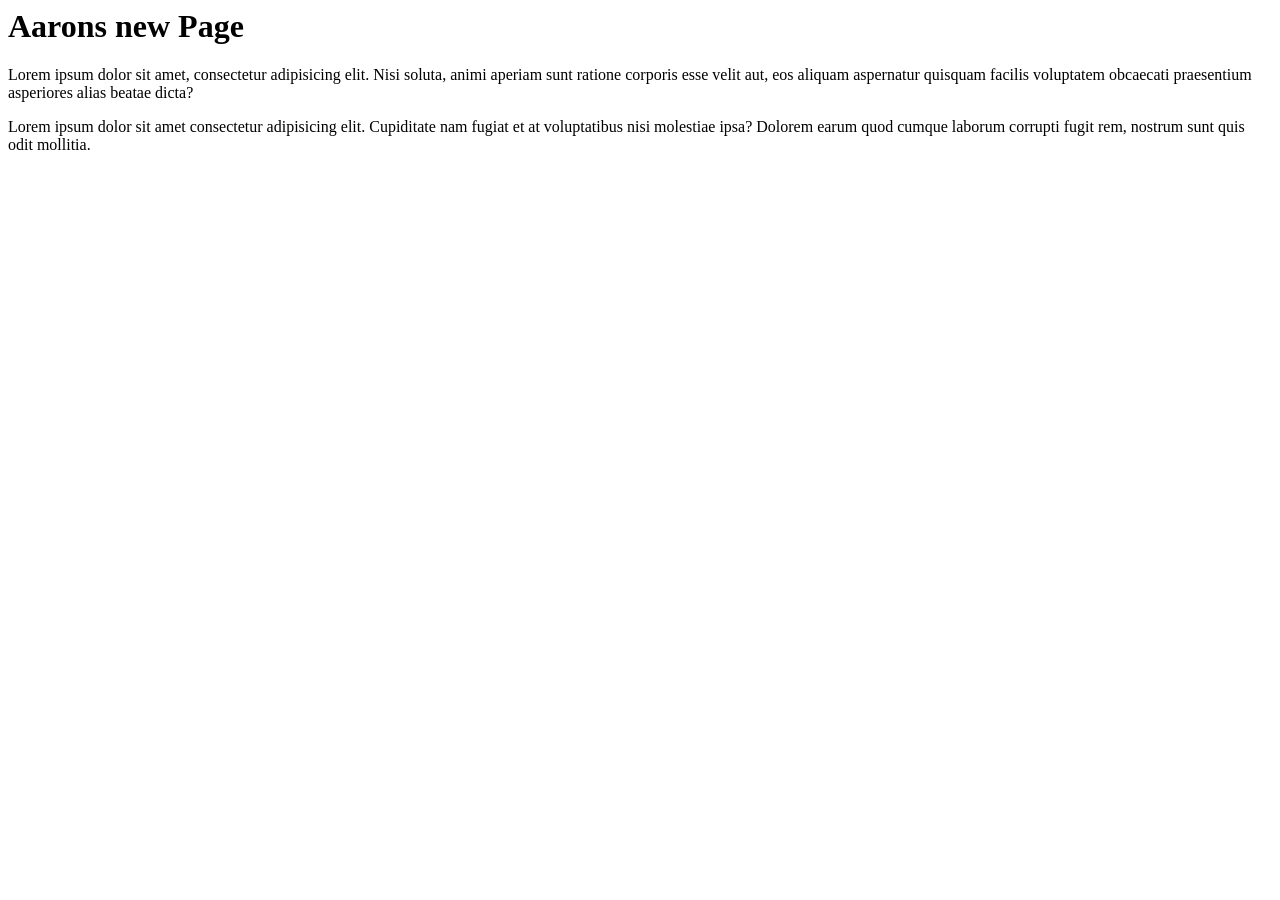
==== index.html @ 779c4ee9 "initialcommit" ====
<html lang="en">
<head>
    <meta charset="UTF-8">
    <meta name="viewport" content="width=device-width, initial-scale=1.0">
    <title>Aaron's page</title>
</head>
<body>
    <h1>Aarons new Page</h1>
        <p>Lorem ipsum dolor sit amet, consectetur adipisicing elit. Nisi soluta, animi aperiam sunt ratione corporis esse velit aut, eos aliquam aspernatur quisquam facilis voluptatem obcaecati praesentium asperiores alias beatae dicta?</p>
        <p>Lorem ipsum dolor sit amet consectetur adipisicing elit. Cupiditate nam fugiat et at voluptatibus nisi molestiae ipsa? Dolorem earum quod cumque laborum corrupti fugit rem, nostrum sunt quis odit mollitia.</p>

</body>
</html>
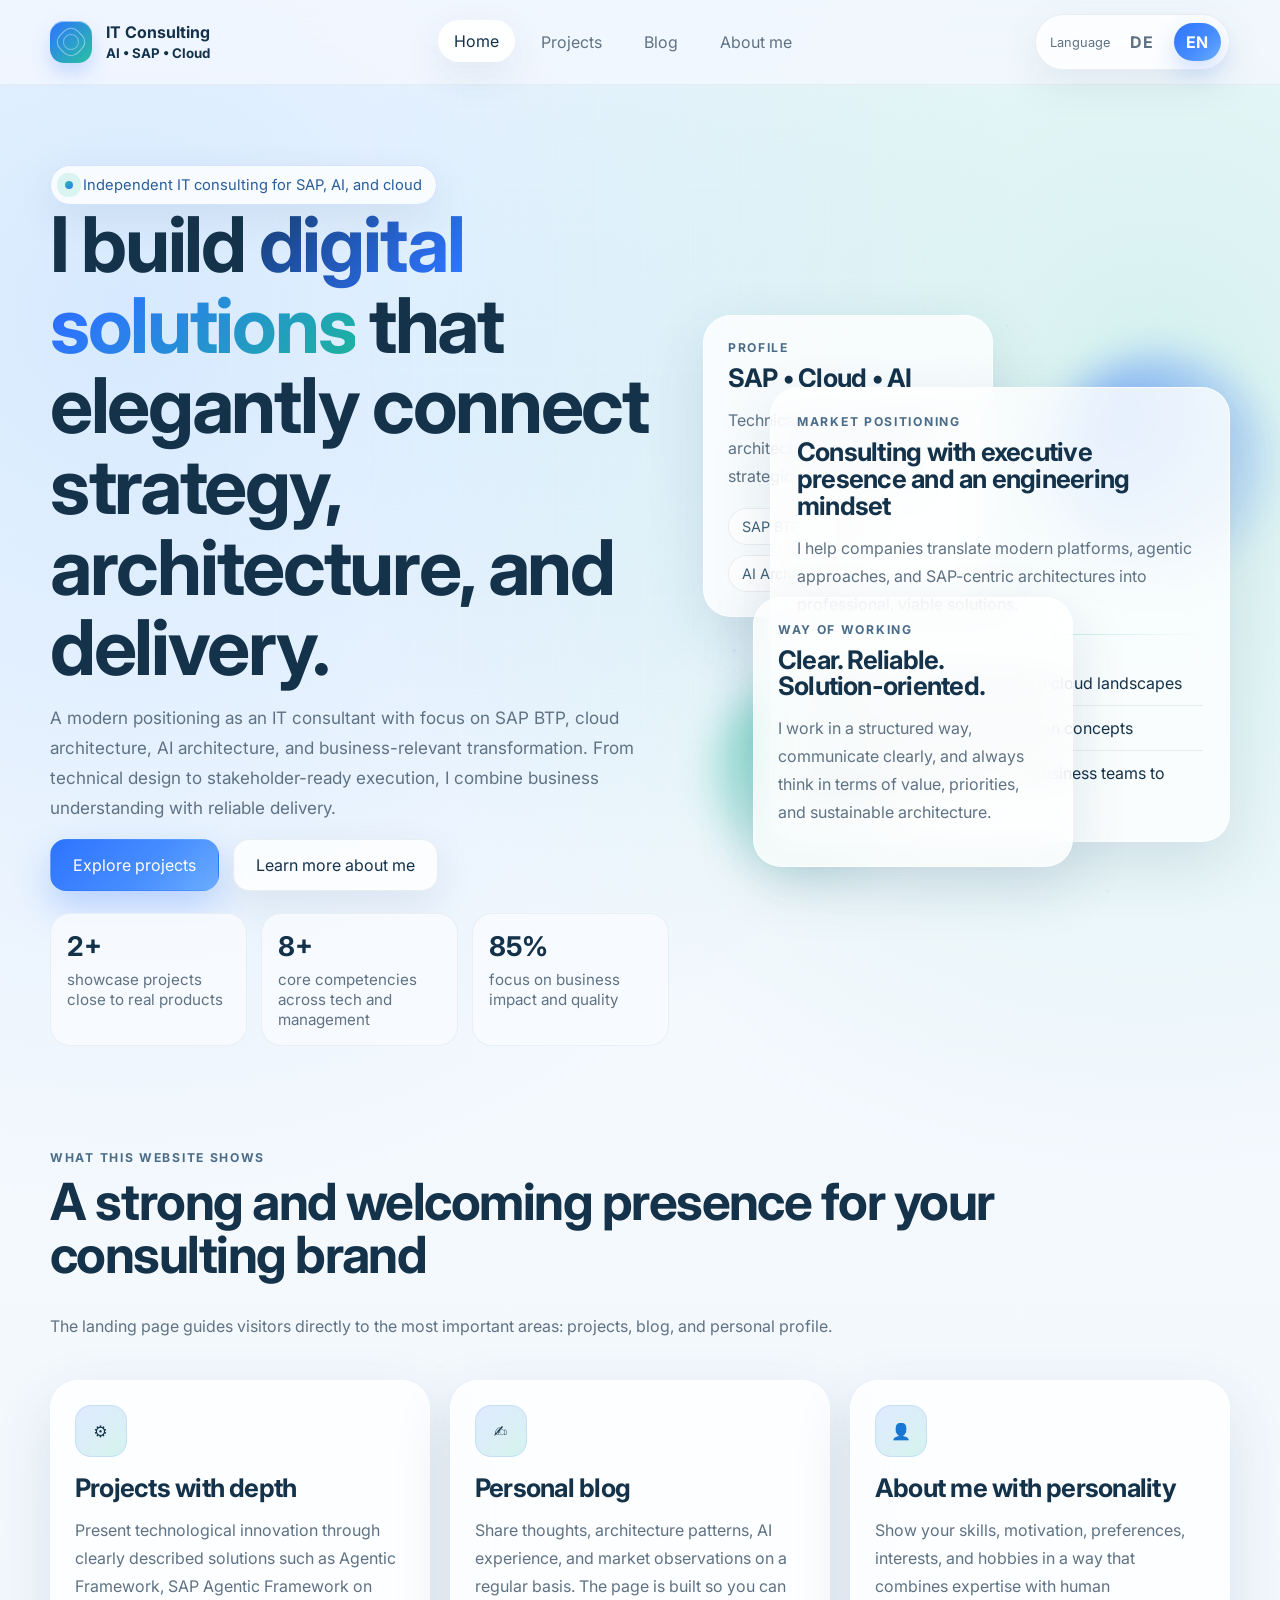
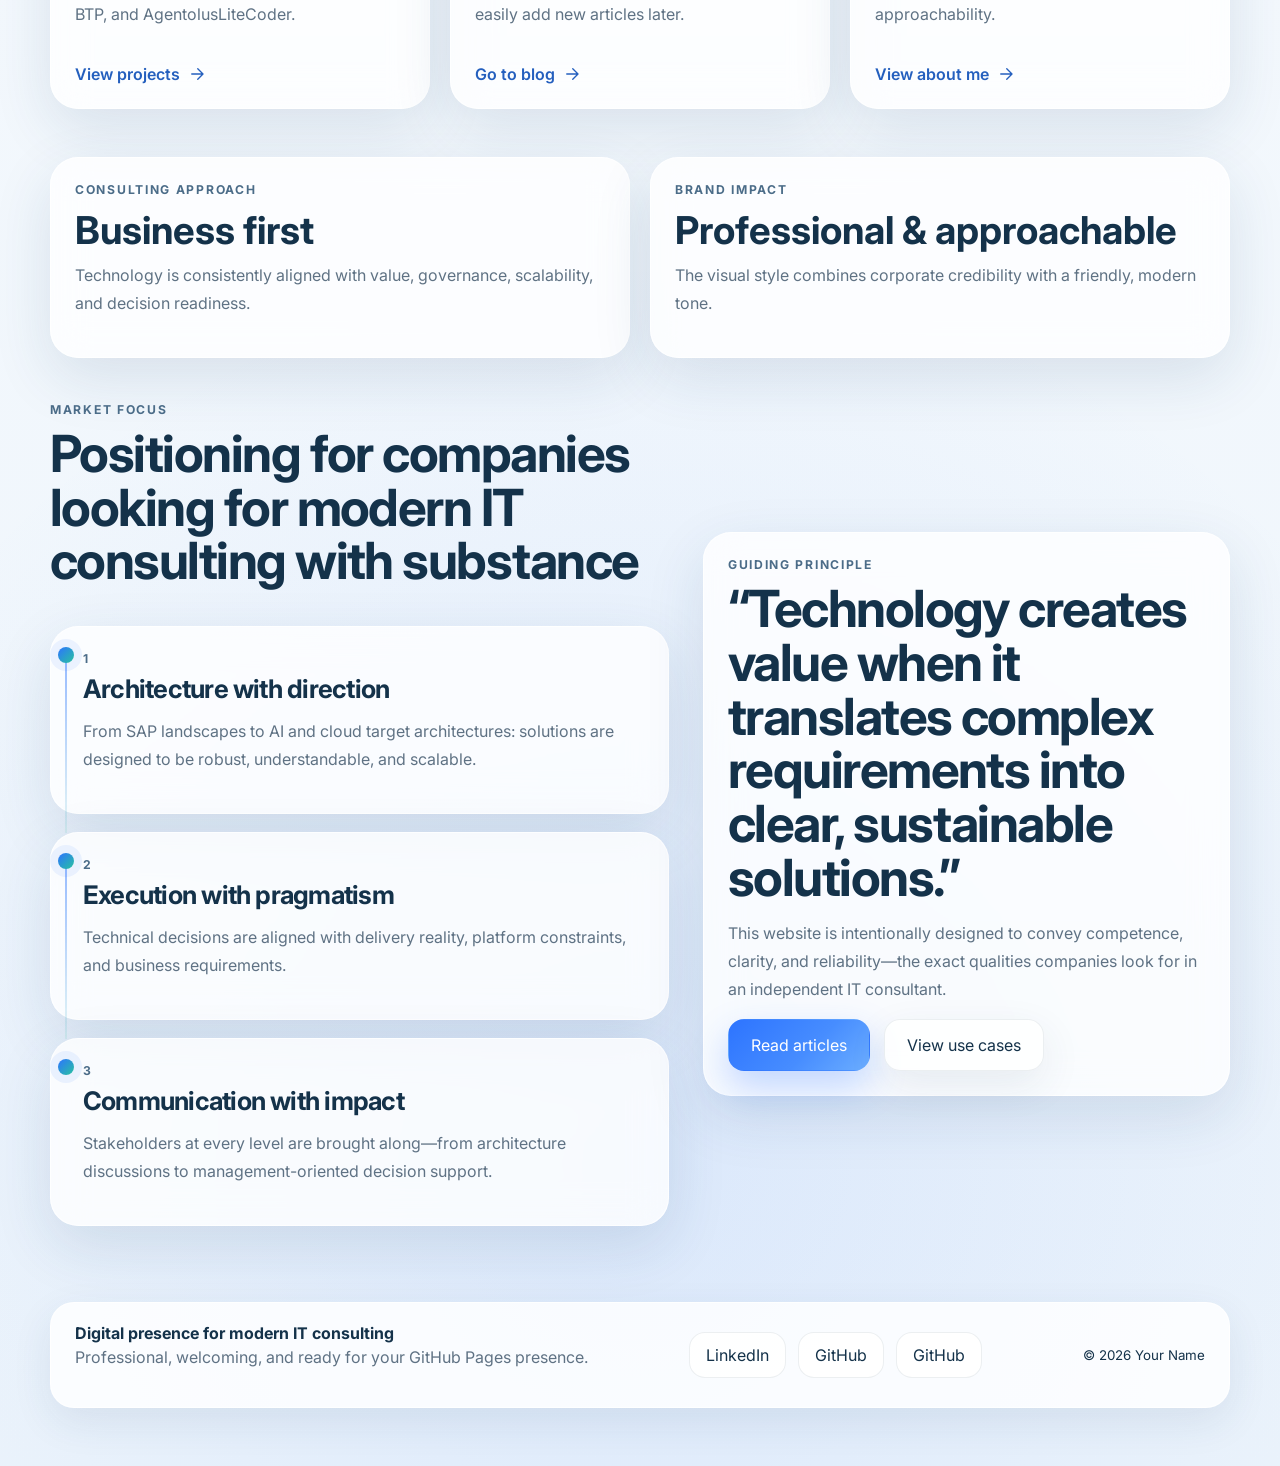
==== commit 21f26190: "init" ====
--- a/index.html
+++ b/index.html
@@ -1,13 +1,220 @@
-<html lang="en">
+<!DOCTYPE html>
+<html lang="de">
 <head>
-    <meta charset="UTF-8">
-    <meta name="viewport" content="width=device-width, initial-scale=1.0">
-    <title>Aaron's page</title>
+  <meta charset="UTF-8" />
+  <meta name="viewport" content="width=device-width, initial-scale=1.0" />
+  <title>IT-Beratung | AI, SAP & Cloud Architecture</title>
+  <meta name="description" content="Professionelle Landing Page für die Positionierung als selbstständiger IT-Berater mit Fokus auf SAP, Cloud, AI Architecture und Business Transformation." />
+  <link rel="preconnect" href="https://fonts.googleapis.com">
+  <link rel="preconnect" href="https://fonts.gstatic.com" crossorigin>
+  <link href="https://fonts.googleapis.com/css2?family=Inter:wght@400;500;600;700;800&display=swap" rel="stylesheet">
+  <link rel="stylesheet" href="styles.css" />
 </head>
 <body>
-    <h1>Aarons new Page</h1>
-        <p>Lorem ipsum dolor sit amet, consectetur adipisicing elit. Nisi soluta, animi aperiam sunt ratione corporis esse velit aut, eos aliquam aspernatur quisquam facilis voluptatem obcaecati praesentium asperiores alias beatae dicta?</p>
-        <p>Lorem ipsum dolor sit amet consectetur adipisicing elit. Cupiditate nam fugiat et at voluptatibus nisi molestiae ipsa? Dolorem earum quod cumque laborum corrupti fugit rem, nostrum sunt quis odit mollitia.</p>
-
+  <header class="site-header">
+    <div class="container navbar">
+      <a class="brand" href="index.html">
+        <span class="brand-mark"></span>
+        <span>
+          <strong>IT Consulting</strong><br>
+          <small>AI • SAP • Cloud</small>
+        </span>
+      </a>
+
+      <nav class="nav-links" data-nav-links>
+        <a class="active" href="index.html">Start</a>
+        <a href="projects.html">Projekte</a>
+        <a href="blog.html">Blog</a>
+        <a href="about.html">Über mich</a>
+      </nav>
+
+      <button class="nav-toggle" aria-label="Menü öffnen" aria-expanded="false" data-nav-toggle>
+        ☰
+      </button>
+    </div>
+  </header>
+
+  <main>
+    <section class="hero">
+      <div class="container hero-grid">
+        <div class="hero-copy">
+          <div class="kicker reveal" style="--delay: 60ms">
+            <span class="kicker-dot"></span>
+            Selbstständige IT-Beratung für SAP, AI und Cloud
+          </div>
+          <h1 class="reveal" style="--delay: 120ms">
+            Ich entwickle <span class="gradient-text">digitale Lösungen</span>, die Strategie, Architektur und Umsetzung elegant verbinden.
+          </h1>
+          <p class="reveal" style="--delay: 180ms">
+            Positionierung als moderner IT-Berater mit Fokus auf SAP BTP, Cloud Architecture, AI Architecture und geschäftsrelevante Transformation. Von der technischen Konzeption bis zur stakeholdergerechten Umsetzung verbinde ich Business-Verständnis mit belastbarer Delivery.
+          </p>
+          <div class="cta-row reveal" style="--delay: 240ms">
+            <a class="btn btn-primary" href="projects.html">Projekte entdecken</a>
+            <a class="btn btn-secondary" href="about.html">Mehr über mich</a>
+          </div>
+          <div class="metrics reveal" style="--delay: 280ms">
+            <div class="metric">
+              <strong data-counter="3" data-suffix="+">0+</strong>
+              <span>produktnahe Showcase-Projekte</span>
+            </div>
+            <div class="metric">
+              <strong data-counter="10" data-suffix="+">0+</strong>
+              <span>Kernkompetenzen aus Tech & Management</span>
+            </div>
+            <div class="metric">
+              <strong data-counter="100" data-suffix="%">0%</strong>
+              <span>Fokus auf Business Impact & Qualität</span>
+            </div>
+          </div>
+        </div>
+
+        <div class="hero-visual reveal" style="--delay: 200ms">
+          <canvas class="particle-canvas" data-particles></canvas>
+          <div class="orb orb-one"></div>
+          <div class="orb orb-two"></div>
+
+          <article class="hero-card hero-side-card card-float">
+            <div class="eyebrow">Kompetenzprofil</div>
+            <h3>SAP • Cloud • AI</h3>
+            <p>Technische Tiefe kombiniert mit Architekturdenken und strategischer Kommunikation.</p>
+            <div class="tags">
+              <span class="tag">SAP BTP</span>
+              <span class="tag">BAS</span>
+              <span class="tag">AI Architecture</span>
+            </div>
+          </article>
+
+          <article class="hero-card hero-main-card card-float card-float-delay">
+            <div class="eyebrow">Positionierung am Markt</div>
+            <h3>Beratung mit Executive-Wirkung und Engineering-Mindset</h3>
+            <p>Ich unterstütze Unternehmen dabei, moderne Plattformen, Agentic-Ansätze und SAP-nahe Architekturen professionell in tragfähige Lösungen zu übersetzen.</p>
+            <div class="accent-line"></div>
+            <ul class="list-clean">
+              <li>Architektur für skalierbare SAP- und Cloud-Landschaften</li>
+              <li>Umsetzungsstarke AI- und Automatisierungskonzepte</li>
+              <li>Stakeholder-Management vom Fachbereich bis Management</li>
+            </ul>
+          </article>
+
+          <article class="hero-card hero-bottom-card card-float card-float-delay-2">
+            <div class="eyebrow">Arbeitsweise</div>
+            <h3>Klar. Verlässlich. Lösungsorientiert.</h3>
+            <p>Ich arbeite strukturiert, kommuniziere verständlich und denke stets in Mehrwert, Prioritäten und nachhaltiger Architektur.</p>
+          </article>
+        </div>
+      </div>
+    </section>
+
+    <section>
+      <div class="container">
+        <div class="section-head reveal">
+          <div>
+            <div class="eyebrow">Was diese Website zeigt</div>
+            <h2>Ein starker, einladender Auftritt für deine Beratungsmarke</h2>
+          </div>
+          <p>Die Landing Page führt gezielt in die wichtigsten Bereiche: Projekte, Blog und persönliches Profil.</p>
+        </div>
+
+        <div class="grid-3">
+          <article class="card reveal">
+            <div class="icon-badge">⚙️</div>
+            <h3>Projekte mit Tiefgang</h3>
+            <p>Präsentiere technologische Innovationskraft mit klar beschriebenen Lösungen wie Agentic Framework, SAP Agentic Framework auf BTP und AgentolusLiteCoder.</p>
+            <a class="card-link" href="projects.html">Zu den Projekten
+              <svg width="18" height="18" viewBox="0 0 24 24" fill="none"><path d="M5 12h14M13 5l7 7-7 7" stroke="currentColor" stroke-width="1.8" stroke-linecap="round" stroke-linejoin="round"/></svg>
+            </a>
+          </article>
+          <article class="card reveal">
+            <div class="icon-badge">✍️</div>
+            <h3>Persönlicher Blog</h3>
+            <p>Teile regelmäßig Gedanken, Architekturmuster, AI-Erfahrungen und Marktbeobachtungen. Die Seite ist so aufgebaut, dass du später unkompliziert neue Beiträge ergänzen kannst.</p>
+            <a class="card-link" href="blog.html">Zum Blog
+              <svg width="18" height="18" viewBox="0 0 24 24" fill="none"><path d="M5 12h14M13 5l7 7-7 7" stroke="currentColor" stroke-width="1.8" stroke-linecap="round" stroke-linejoin="round"/></svg>
+            </a>
+          </article>
+          <article class="card reveal">
+            <div class="icon-badge">👤</div>
+            <h3>Über mich mit Persönlichkeit</h3>
+            <p>Zeige deine Skills, Motivation, Vorlieben, Interessen und Hobbies so, dass fachliche Kompetenz und menschliche Nahbarkeit zugleich sichtbar werden.</p>
+            <a class="card-link" href="about.html">Über mich ansehen
+              <svg width="18" height="18" viewBox="0 0 24 24" fill="none"><path d="M5 12h14M13 5l7 7-7 7" stroke="currentColor" stroke-width="1.8" stroke-linecap="round" stroke-linejoin="round"/></svg>
+            </a>
+          </article>
+        </div>
+      </div>
+    </section>
+
+    <section class="stats-band">
+      <div class="container highlights-grid">
+        <article class="stat-card reveal">
+          <div class="eyebrow">Beratungsansatz</div>
+          <strong>Business first</strong>
+          <p>Technologie wird konsequent auf Nutzen, Governance, Skalierbarkeit und Entscheidungsreife ausgerichtet.</p>
+        </article>
+        <article class="stat-card reveal">
+          <div class="eyebrow">Markenwirkung</div>
+          <strong>Professionell & zugänglich</strong>
+          <p>Der visuelle Stil kombiniert Corporate Credibility mit einer freundlichen, modernen Ansprache.</p>
+        </article>
+      </div>
+    </section>
+
+    <section>
+      <div class="container two-col">
+        <div>
+          <div class="section-head reveal">
+            <div>
+              <div class="eyebrow">Fokus im Markt</div>
+              <h2>Positionierung für Unternehmen, die moderne IT-Beratung mit Substanz suchen</h2>
+            </div>
+          </div>
+          <div class="timeline">
+            <article class="timeline-card reveal">
+              <div class="eyebrow">1</div>
+              <h3>Architektur mit Richtung</h3>
+              <p>Von SAP-Landschaften bis AI-/Cloud-Zielbildern: Lösungen werden belastbar, verständlich und skalierbar konzipiert.</p>
+            </article>
+            <article class="timeline-card reveal">
+              <div class="eyebrow">2</div>
+              <h3>Umsetzung mit Pragmatismus</h3>
+              <p>Technische Entscheidungen werden an Delivery-Realität, Plattformgrenzen und Fachbereichsanforderungen gespiegelt.</p>
+            </article>
+            <article class="timeline-card reveal">
+              <div class="eyebrow">3</div>
+              <h3>Kommunikation mit Wirkung</h3>
+              <p>Stakeholder auf allen Ebenen werden mitgenommen – von Architekturdiskussionen bis zu Management-orientierten Entscheidungsgrundlagen.</p>
+            </article>
+          </div>
+        </div>
+
+        <div class="quote-card reveal">
+          <div class="eyebrow">Leitbild</div>
+          <h2>„Technologie ist dann wertvoll, wenn sie komplexe Anforderungen in klare, tragfähige Lösungen übersetzt.“</h2>
+          <p>Diese Website ist bewusst so gestaltet, dass sie Kompetenz, Klarheit und Verlässlichkeit ausstrahlt – genau die Eigenschaften, die Unternehmen bei einem selbstständigen IT-Berater suchen.</p>
+          <div class="cta-row">
+            <a class="btn btn-primary" href="blog.html">Artikel lesen</a>
+            <a class="btn btn-secondary" href="projects.html">Use Cases ansehen</a>
+          </div>
+        </div>
+      </div>
+    </section>
+  </main>
+
+  <footer class="site-footer">
+    <div class="container footer-box">
+      <div>
+        <strong>IT Consulting Brand Website</strong>
+        <p>GitHub Pages ready • HTML • CSS • JavaScript</p>
+      </div>
+      <div class="social-links">
+        <a class="social-link" href="https://www.linkedin.com/" target="_blank" rel="noreferrer">LinkedIn</a>
+        <a class="social-link" href="https://www.instagram.com/" target="_blank" rel="noreferrer">Instagram</a>
+        <a class="social-link" href="https://github.com/" target="_blank" rel="noreferrer">GitHub</a>
+      </div>
+      <small>© <span data-year></span> AaLeiRon IT Consulting.</small>
+    </div>
+  </footer>
+
+  <script src="script.js"></script>
 </body>
 </html>
--- a/styles.css
+++ b/styles.css
@@ -0,0 +1,737 @@
+:root {
+  --bg: #f5f9ff;
+  --bg-soft: #eef4fb;
+  --surface: rgba(255, 255, 255, 0.78);
+  --surface-strong: rgba(255, 255, 255, 0.92);
+  --text: #14324a;
+  --muted: #5f7284;
+  --line: rgba(31, 83, 125, 0.12);
+  --primary: #2d74ff;
+  --primary-2: #53a6ff;
+  --accent: #28c2a0;
+  --accent-2: #7fe3cc;
+  --shadow: 0 20px 60px rgba(28, 65, 105, 0.12);
+  --shadow-soft: 0 14px 40px rgba(28, 65, 105, 0.09);
+  --radius-xl: 28px;
+  --radius-lg: 22px;
+  --radius-md: 16px;
+  --radius-sm: 12px;
+  --container: 1180px;
+  --nav-h: 84px;
+  --ease: cubic-bezier(.22, 1, .36, 1);
+}
+
+* { box-sizing: border-box; }
+html { scroll-behavior: smooth; }
+body {
+  margin: 0;
+  font-family: Inter, ui-sans-serif, system-ui, -apple-system, BlinkMacSystemFont, "Segoe UI", sans-serif;
+  color: var(--text);
+  background:
+    radial-gradient(circle at 10% 10%, rgba(83,166,255,.20), transparent 30%),
+    radial-gradient(circle at 90% 12%, rgba(40,194,160,.16), transparent 28%),
+    radial-gradient(circle at 50% 90%, rgba(45,116,255,.10), transparent 32%),
+    linear-gradient(180deg, #f8fbff 0%, #eef5fb 100%);
+  min-height: 100vh;
+  overflow-x: hidden;
+}
+
+body::before {
+  content: "";
+  position: fixed;
+  inset: 0;
+  background-image:
+    linear-gradient(rgba(255,255,255,0.4) 1px, transparent 1px),
+    linear-gradient(90deg, rgba(255,255,255,0.4) 1px, transparent 1px);
+  background-size: 46px 46px;
+  opacity: .28;
+  pointer-events: none;
+  mask-image: radial-gradient(circle at center, black 30%, transparent 90%);
+}
+
+a { color: inherit; text-decoration: none; }
+img { max-width: 100%; display: block; }
+button, .btn { font: inherit; }
+
+.container {
+  width: min(var(--container), calc(100% - 32px));
+  margin: 0 auto;
+}
+
+.site-header {
+  position: sticky;
+  top: 0;
+  z-index: 100;
+  backdrop-filter: blur(18px);
+  background: rgba(245, 249, 255, 0.72);
+  border-bottom: 1px solid rgba(20, 50, 74, 0.06);
+}
+
+.navbar {
+  height: var(--nav-h);
+  display: flex;
+  align-items: center;
+  justify-content: space-between;
+  gap: 20px;
+}
+
+.brand {
+  display: inline-flex;
+  align-items: center;
+  gap: 14px;
+  font-weight: 700;
+}
+
+.brand-mark {
+  width: 42px;
+  height: 42px;
+  border-radius: 14px;
+  background: linear-gradient(135deg, var(--primary), var(--accent));
+  box-shadow: inset 0 1px 0 rgba(255,255,255,.5), 0 10px 20px rgba(45,116,255,.22);
+  position: relative;
+  overflow: hidden;
+}
+
+.brand-mark::before,
+.brand-mark::after {
+  content: "";
+  position: absolute;
+  inset: 8px;
+  border: 1px solid rgba(255,255,255,.45);
+  border-radius: 10px;
+  transform: rotate(45deg);
+}
+.brand-mark::after {
+  inset: 13px;
+  opacity: .8;
+}
+
+.nav-links {
+  display: flex;
+  align-items: center;
+  gap: 10px;
+}
+
+.nav-links a {
+  padding: 11px 16px;
+  border-radius: 999px;
+  color: var(--muted);
+  transition: .35s transform var(--ease), .35s background var(--ease), .35s color var(--ease), .35s box-shadow var(--ease);
+}
+
+.nav-links a:hover,
+.nav-links a.active {
+  color: var(--text);
+  background: rgba(255,255,255,0.9);
+  box-shadow: var(--shadow-soft);
+  transform: translateY(-1px);
+}
+
+.nav-toggle {
+  display: none;
+  width: 46px;
+  height: 46px;
+  border-radius: 14px;
+  border: 1px solid var(--line);
+  background: rgba(255,255,255,.75);
+}
+
+.hero {
+  position: relative;
+  padding: 80px 0 64px;
+}
+
+.hero-grid,
+.two-col {
+  display: grid;
+  grid-template-columns: 1.08fr .92fr;
+  gap: 34px;
+  align-items: center;
+}
+
+.kicker {
+  display: inline-flex;
+  align-items: center;
+  gap: 10px;
+  padding: 10px 14px;
+  border-radius: 999px;
+  border: 1px solid rgba(45,116,255,.18);
+  background: rgba(255,255,255,.8);
+  box-shadow: var(--shadow-soft);
+  color: #285d9d;
+  font-size: .92rem;
+}
+
+.kicker-dot {
+  width: 8px;
+  height: 8px;
+  border-radius: 999px;
+  background: linear-gradient(135deg, var(--accent), var(--primary));
+  box-shadow: 0 0 0 8px rgba(40,194,160,.14);
+}
+
+h1, h2, h3, h4 { margin: 0 0 14px; line-height: 1.05; letter-spacing: -0.03em; }
+h1 { font-size: clamp(2.8rem, 6vw, 5.4rem); }
+h2 { font-size: clamp(2rem, 4vw, 3.5rem); }
+h3 { font-size: clamp(1.28rem, 2vw, 1.7rem); }
+p { margin: 0 0 16px; color: var(--muted); line-height: 1.75; }
+
+.gradient-text {
+  background: linear-gradient(135deg, #173d6e, #2d74ff 45%, #1cb59a 100%);
+  -webkit-background-clip: text;
+  background-clip: text;
+  color: transparent;
+}
+
+.hero-copy p { font-size: 1.07rem; max-width: 62ch; }
+
+.cta-row,
+.social-row,
+.filter-row {
+  display: flex;
+  flex-wrap: wrap;
+  align-items: center;
+  gap: 14px;
+}
+
+.btn {
+  display: inline-flex;
+  align-items: center;
+  justify-content: center;
+  gap: 10px;
+  padding: 15px 22px;
+  border-radius: 16px;
+  border: 1px solid transparent;
+  cursor: pointer;
+  position: relative;
+  overflow: hidden;
+  transition: .35s transform var(--ease), .35s box-shadow var(--ease), .35s background var(--ease), .35s border-color var(--ease);
+}
+
+.btn::before {
+  content: "";
+  position: absolute;
+  inset: 0;
+  background: linear-gradient(120deg, transparent 0%, rgba(255,255,255,.3) 40%, transparent 70%);
+  transform: translateX(-120%);
+  transition: transform .9s var(--ease);
+}
+
+.btn:hover::before { transform: translateX(120%); }
+.btn:hover { transform: translateY(-3px); }
+
+.btn-primary {
+  color: white;
+  background: linear-gradient(135deg, var(--primary), #478dff 58%, #6caeff);
+  box-shadow: 0 16px 36px rgba(45,116,255,.28);
+}
+
+.btn-secondary {
+  background: rgba(255,255,255,.78);
+  border-color: rgba(20,50,74,.08);
+  box-shadow: var(--shadow-soft);
+}
+
+.hero-card,
+.panel,
+.card,
+.project-card,
+.blog-card,
+.stat-card,
+.timeline-card,
+.skill-cloud,
+.quote-card {
+  background: var(--surface);
+  border: 1px solid rgba(255,255,255,.75);
+  backdrop-filter: blur(18px);
+  box-shadow: var(--shadow);
+  border-radius: var(--radius-xl);
+}
+
+.hero-visual {
+  position: relative;
+  min-height: 580px;
+}
+
+.hero-card {
+  position: absolute;
+  inset: auto;
+  padding: 24px;
+}
+
+.card-float {
+  animation: float 7s ease-in-out infinite;
+}
+.card-float-delay { animation-delay: -2.4s; }
+.card-float-delay-2 { animation-delay: -4.8s; }
+
+@keyframes float {
+  0%, 100% { transform: translateY(0) rotate(0.01deg); }
+  50% { transform: translateY(-14px) rotate(0.01deg); }
+}
+
+.hero-main-card {
+  right: 0;
+  top: 72px;
+  width: min(100%, 460px);
+  padding: 26px;
+}
+
+.hero-side-card {
+  left: 0;
+  top: 0;
+  width: 290px;
+}
+
+.hero-bottom-card {
+  left: 50px;
+  bottom: 28px;
+  width: 320px;
+}
+
+.orb {
+  position: absolute;
+  border-radius: 999px;
+  filter: blur(18px);
+  opacity: .56;
+  pointer-events: none;
+}
+
+.orb-one {
+  width: 220px;
+  height: 220px;
+  background: radial-gradient(circle at 30% 30%, rgba(45,116,255,.85), rgba(45,116,255,0));
+  right: -40px;
+  top: 40px;
+  animation: drift 11s ease-in-out infinite;
+}
+
+.orb-two {
+  width: 200px;
+  height: 200px;
+  background: radial-gradient(circle at 30% 30%, rgba(40,194,160,.8), rgba(40,194,160,0));
+  left: 10px;
+  bottom: 20px;
+  animation: drift 13s ease-in-out infinite reverse;
+}
+
+@keyframes drift {
+  0%,100% { transform: translate(0,0) scale(1); }
+  50% { transform: translate(18px,-16px) scale(1.08); }
+}
+
+.metrics {
+  display: grid;
+  grid-template-columns: repeat(3, 1fr);
+  gap: 14px;
+  margin-top: 22px;
+}
+
+.metric {
+  padding: 16px;
+  border-radius: 20px;
+  background: rgba(248, 251, 255, 0.9);
+  border: 1px solid rgba(20,50,74,.06);
+}
+.metric strong {
+  display: block;
+  font-size: 1.7rem;
+  margin-bottom: 6px;
+}
+.metric span { color: var(--muted); font-size: .95rem; }
+
+main section { padding: 40px 0; }
+.section-head {
+  display: flex;
+  flex-wrap: wrap;
+  justify-content: space-between;
+  gap: 16px;
+  align-items: flex-end;
+  margin-bottom: 24px;
+}
+
+.grid-3,
+.grid-2,
+.projects-grid,
+.blog-grid,
+.skill-grid,
+.highlights-grid {
+  display: grid;
+  gap: 20px;
+}
+.grid-3,
+.projects-grid,
+.blog-grid,
+.skill-grid { grid-template-columns: repeat(3, minmax(0, 1fr)); }
+.grid-2,
+.highlights-grid { grid-template-columns: repeat(2, minmax(0, 1fr)); }
+
+.card,
+.project-card,
+.blog-card,
+.stat-card,
+.timeline-card,
+.quote-card,
+.skill-cloud,
+.panel {
+  padding: 24px;
+  transition: .45s transform var(--ease), .45s box-shadow var(--ease), .35s border-color var(--ease);
+}
+
+.card:hover,
+.project-card:hover,
+.blog-card:hover,
+.stat-card:hover,
+.timeline-card:hover,
+.quote-card:hover,
+.skill-cloud:hover {
+  transform: translateY(-8px);
+  box-shadow: 0 24px 70px rgba(25, 61, 98, 0.14);
+}
+
+.eyebrow {
+  color: #4b6c88;
+  text-transform: uppercase;
+  letter-spacing: .14em;
+  font-size: .76rem;
+  font-weight: 700;
+  margin-bottom: 10px;
+}
+
+.icon-badge {
+  width: 52px;
+  height: 52px;
+  border-radius: 16px;
+  display: grid;
+  place-items: center;
+  margin-bottom: 18px;
+  background: linear-gradient(135deg, rgba(45,116,255,.14), rgba(40,194,160,.18));
+  border: 1px solid rgba(45,116,255,.12);
+}
+
+.tags {
+  display: flex;
+  flex-wrap: wrap;
+  gap: 10px;
+  margin-top: 18px;
+}
+
+.tag,
+.pill {
+  display: inline-flex;
+  align-items: center;
+  gap: 8px;
+  padding: 9px 13px;
+  border-radius: 999px;
+  background: rgba(255,255,255,.88);
+  border: 1px solid rgba(20,50,74,.08);
+  color: #416176;
+  font-size: .9rem;
+}
+
+.pill.active,
+.filter-btn.active {
+  background: linear-gradient(135deg, rgba(45,116,255,.14), rgba(40,194,160,.16));
+  color: var(--text);
+  border-color: rgba(45,116,255,.22);
+}
+
+.project-card .project-top,
+.blog-card .blog-top {
+  display: flex;
+  align-items: center;
+  justify-content: space-between;
+  gap: 18px;
+  margin-bottom: 20px;
+}
+
+.project-status {
+  padding: 9px 12px;
+  border-radius: 999px;
+  font-size: .85rem;
+  color: #237865;
+  background: rgba(127,227,204,.24);
+  border: 1px solid rgba(40,194,160,.16);
+}
+
+.card-link {
+  display: inline-flex;
+  align-items: center;
+  gap: 8px;
+  margin-top: 20px;
+  color: #245fbe;
+  font-weight: 600;
+}
+
+.card-link svg { transition: transform .35s var(--ease); }
+.card-link:hover svg { transform: translateX(3px); }
+
+.stats-band {
+  padding: 8px 0 4px;
+}
+.stat-card strong {
+  display: block;
+  font-size: clamp(2rem, 3vw, 2.8rem);
+  margin-bottom: 8px;
+}
+
+.timeline {
+  display: grid;
+  gap: 18px;
+}
+.timeline-card {
+  position: relative;
+  padding-left: 32px;
+}
+.timeline-card::before {
+  content: "";
+  position: absolute;
+  left: 14px;
+  top: 24px;
+  bottom: -20px;
+  width: 2px;
+  background: linear-gradient(180deg, rgba(45,116,255,.5), rgba(40,194,160,.1));
+}
+.timeline-card:last-child::before { display: none; }
+.timeline-card::after {
+  content: "";
+  position: absolute;
+  left: 7px;
+  top: 20px;
+  width: 16px;
+  height: 16px;
+  border-radius: 999px;
+  background: linear-gradient(135deg, var(--primary), var(--accent));
+  box-shadow: 0 0 0 8px rgba(45,116,255,.08);
+}
+
+.skill-cloud ul,
+.list-clean {
+  list-style: none;
+  margin: 0;
+  padding: 0;
+}
+.skill-cloud ul li,
+.list-clean li {
+  padding: 12px 0;
+  border-bottom: 1px solid rgba(20,50,74,.08);
+}
+.skill-cloud ul li:last-child,
+.list-clean li:last-child { border-bottom: none; }
+
+.blog-meta,
+.inline-meta {
+  display: flex;
+  flex-wrap: wrap;
+  gap: 12px;
+  color: #587084;
+  font-size: .92rem;
+  margin-bottom: 14px;
+}
+
+.article-content {
+  display: grid;
+  gap: 20px;
+}
+
+.article-content .panel p,
+.article-content .panel li { color: var(--muted); }
+.article-content .panel ul { padding-left: 18px; margin: 12px 0 0; }
+.article-content .panel li { margin-bottom: 10px; }
+
+.social-links {
+  display: flex;
+  flex-wrap: wrap;
+  gap: 12px;
+}
+
+.social-link {
+  display: inline-flex;
+  align-items: center;
+  gap: 10px;
+  padding: 12px 16px;
+  border-radius: 16px;
+  background: rgba(255,255,255,.86);
+  border: 1px solid rgba(20,50,74,.08);
+  transition: .35s transform var(--ease), .35s box-shadow var(--ease);
+}
+.social-link:hover { transform: translateY(-3px); box-shadow: var(--shadow-soft); }
+
+.site-footer {
+  padding: 36px 0 58px;
+}
+.footer-box {
+  display: flex;
+  flex-wrap: wrap;
+  align-items: center;
+  justify-content: space-between;
+  gap: 18px;
+  padding: 20px 24px;
+  border-radius: 24px;
+  background: rgba(255,255,255,.82);
+  border: 1px solid rgba(255,255,255,.8);
+  box-shadow: var(--shadow-soft);
+}
+
+.reveal {
+  opacity: 0;
+  transform: translateY(28px) scale(.985);
+  transition: opacity .9s var(--ease), transform .9s var(--ease);
+}
+.reveal.is-visible {
+  opacity: 1;
+  transform: translateY(0) scale(1);
+}
+
+.hero-visual .reveal,
+.hero-copy .reveal { transition-delay: var(--delay, 0ms); }
+
+.particle-canvas {
+  position: absolute;
+  inset: 0;
+  pointer-events: none;
+  opacity: .55;
+}
+
+.filter-btn {
+  padding: 11px 16px;
+  border-radius: 999px;
+  border: 1px solid rgba(20,50,74,.08);
+  background: rgba(255,255,255,.75);
+  cursor: pointer;
+  transition: .3s transform var(--ease), .3s box-shadow var(--ease), .3s background var(--ease);
+}
+.filter-btn:hover { transform: translateY(-2px); box-shadow: var(--shadow-soft); }
+
+.search-input {
+  flex: 1;
+  min-width: 220px;
+  padding: 14px 16px;
+  border-radius: 16px;
+  border: 1px solid rgba(20,50,74,.08);
+  background: rgba(255,255,255,.82);
+  outline: none;
+  color: var(--text);
+}
+.search-input:focus { border-color: rgba(45,116,255,.3); box-shadow: 0 0 0 4px rgba(45,116,255,.08); }
+
+.empty-state {
+  display: none;
+  text-align: center;
+  padding: 26px;
+  background: rgba(255,255,255,.82);
+  border-radius: 22px;
+  border: 1px dashed rgba(20,50,74,.14);
+  color: var(--muted);
+}
+.empty-state.show { display: block; }
+
+.accent-line {
+  width: 100%;
+  height: 1px;
+  background: linear-gradient(90deg, transparent, rgba(45,116,255,.24), rgba(40,194,160,.24), transparent);
+  margin: 12px 0 26px;
+}
+
+@media (max-width: 1080px) {
+  .hero-grid, .two-col, .grid-3, .projects-grid, .blog-grid, .skill-grid, .grid-2, .highlights-grid {
+    grid-template-columns: 1fr;
+  }
+  .hero-visual { min-height: 640px; }
+}
+
+@media (max-width: 820px) {
+  :root { --nav-h: 74px; }
+  .nav-toggle { display: inline-grid; place-items: center; }
+  .nav-links {
+    position: absolute;
+    top: calc(100% + 10px);
+    left: 16px;
+    right: 16px;
+    padding: 12px;
+    border-radius: 24px;
+    flex-direction: column;
+    align-items: stretch;
+    background: rgba(255,255,255,.94);
+    border: 1px solid rgba(255,255,255,.85);
+    box-shadow: var(--shadow);
+    opacity: 0;
+    visibility: hidden;
+    transform: translateY(-8px);
+    transition: .35s opacity var(--ease), .35s transform var(--ease), .35s visibility var(--ease);
+  }
+  .nav-links.open {
+    opacity: 1;
+    visibility: visible;
+    transform: translateY(0);
+  }
+  .nav-links a { width: 100%; }
+  h1 { font-size: clamp(2.3rem, 12vw, 4rem); }
+  .hero { padding-top: 48px; }
+  .hero-visual { min-height: 520px; }
+  .hero-main-card { position: relative; inset: auto; width: 100%; margin-left: auto; }
+  .hero-side-card {
+    width: min(100%, 280px);
+    left: 0;
+    top: 12px;
+  }
+  .hero-bottom-card {
+    width: min(100%, 280px);
+    left: 20px;
+    bottom: 18px;
+  }
+  .metrics { grid-template-columns: 1fr; }
+  .lang-switch { order: 3; margin-left: auto; }
+  .lang-switch-label { display: none; }
+}
+
+@media (prefers-reduced-motion: reduce) {
+  *, *::before, *::after {
+    animation: none !important;
+    transition-duration: .01ms !important;
+    scroll-behavior: auto !important;
+  }
+  .reveal { opacity: 1; transform: none; }
+}
+
+
+.lang-switch {
+  display: inline-flex;
+  align-items: center;
+  gap: 8px;
+  padding: 8px;
+  border: 1px solid rgba(20,50,74,.08);
+  background: rgba(255,255,255,.72);
+  backdrop-filter: blur(18px);
+  border-radius: 999px;
+  box-shadow: var(--shadow-soft);
+}
+
+.lang-switch-label {
+  font-size: .8rem;
+  color: var(--muted);
+  padding-left: 6px;
+}
+
+.lang-btn {
+  border: 0;
+  background: transparent;
+  color: var(--muted);
+  border-radius: 999px;
+  padding: 9px 12px;
+  font-weight: 700;
+  letter-spacing: .04em;
+  cursor: pointer;
+  transition: .35s transform var(--ease), .35s background var(--ease), .35s color var(--ease), .35s box-shadow var(--ease);
+}
+
+.lang-btn:hover {
+  transform: translateY(-1px);
+  color: var(--text);
+}
+
+.lang-btn.active {
+  color: white;
+  background: linear-gradient(135deg, var(--primary), #478dff 58%, #6caeff);
+  box-shadow: 0 10px 24px rgba(45,116,255,.22);
+}
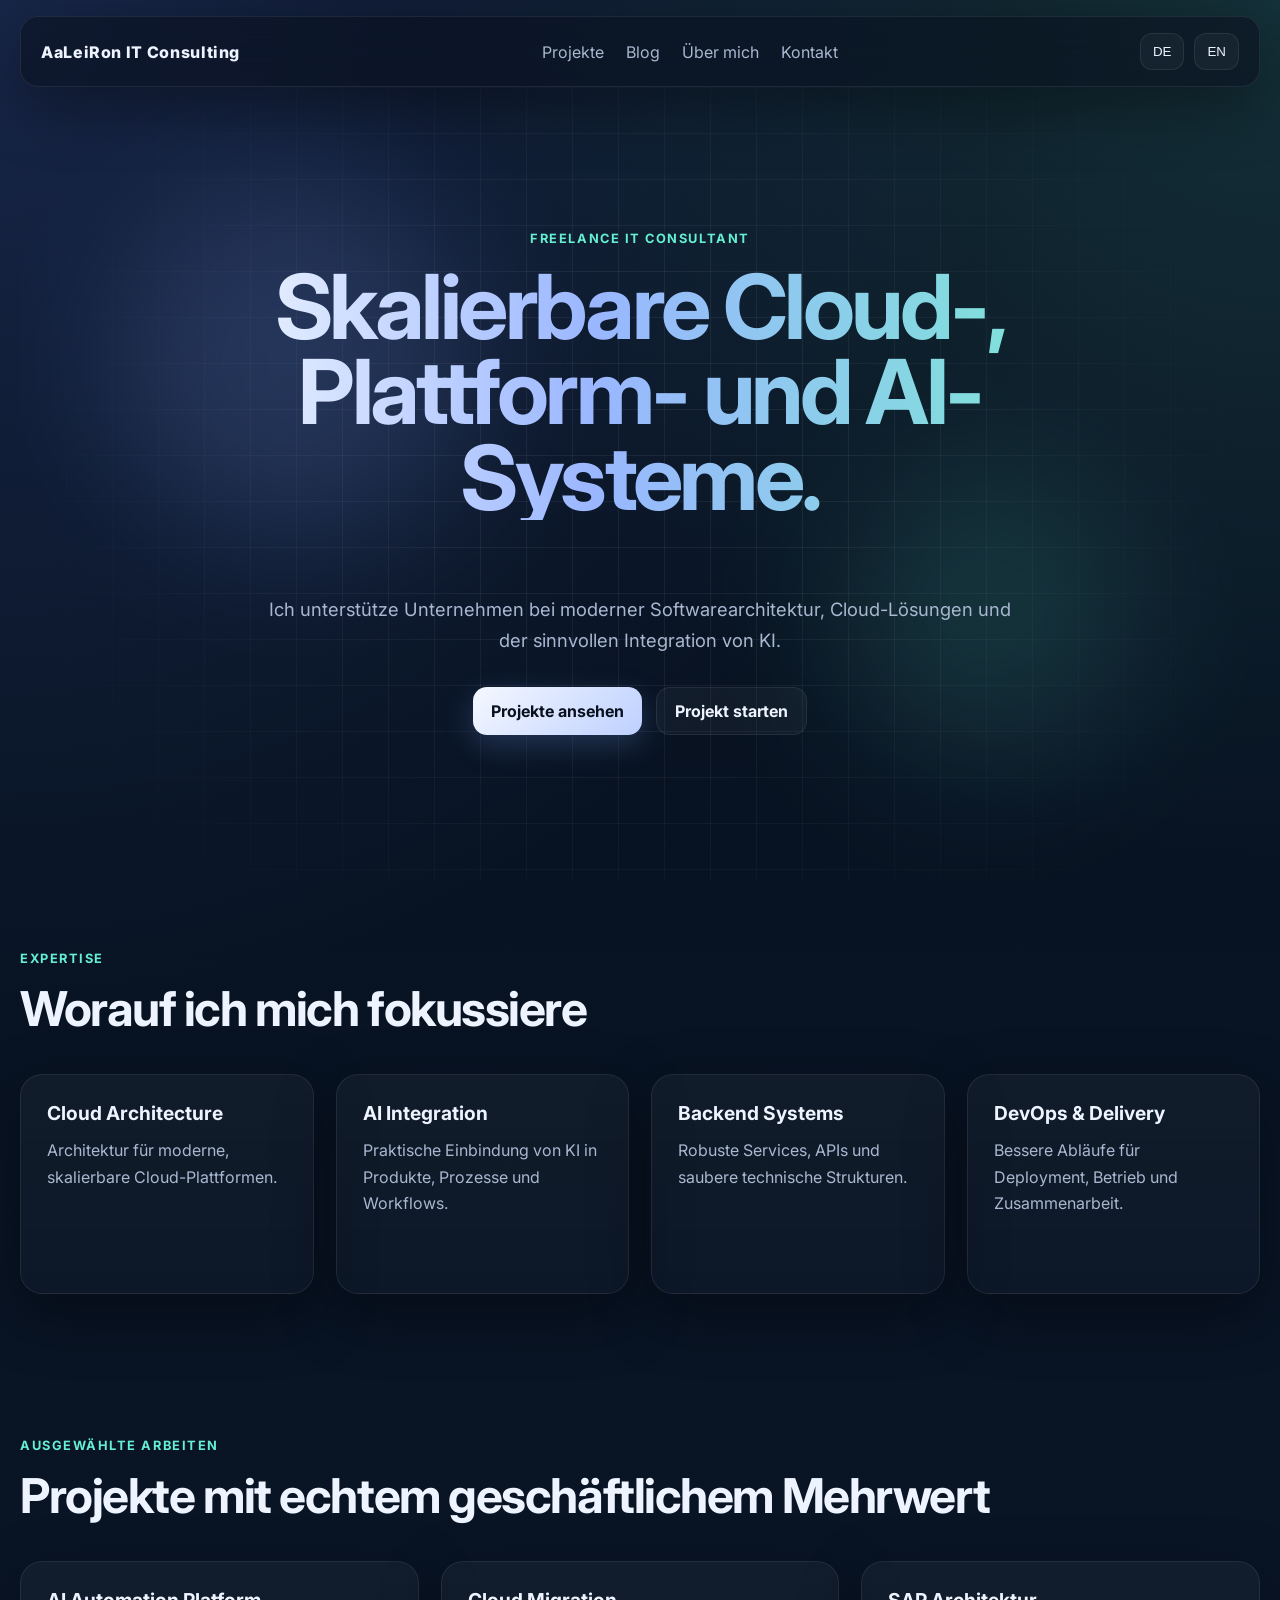
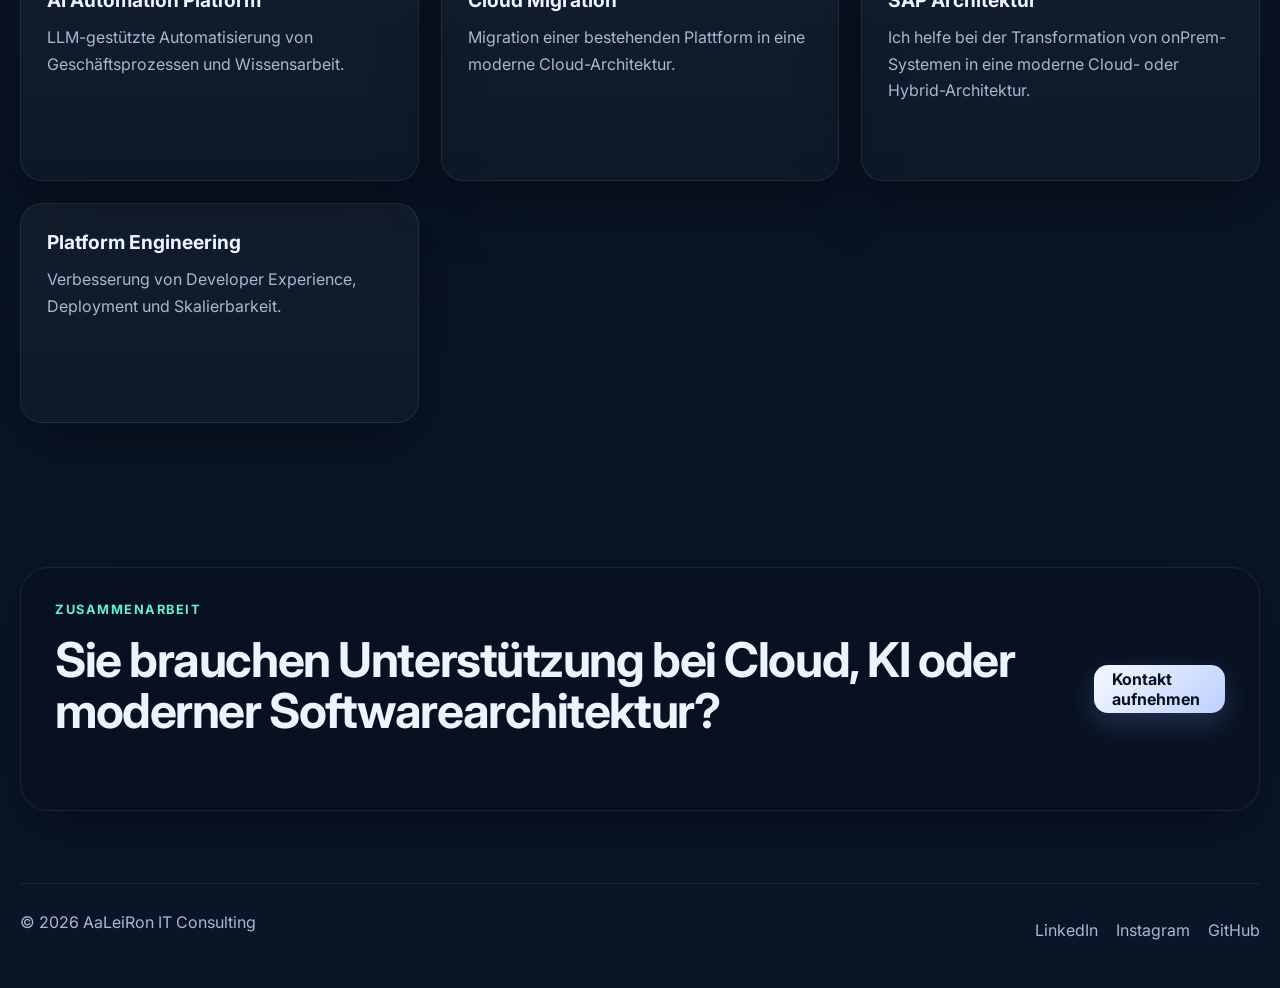
==== commit 8962e2e1: "major Changes - new design and structure" ====
--- a/index.html
+++ b/index.html
@@ -1,220 +1,89 @@
 <!DOCTYPE html>
 <html lang="de">
 <head>
-  <meta charset="UTF-8" />
-  <meta name="viewport" content="width=device-width, initial-scale=1.0" />
-  <title>IT-Beratung | AI, SAP & Cloud Architecture</title>
-  <meta name="description" content="Professionelle Landing Page für die Positionierung als selbstständiger IT-Berater mit Fokus auf SAP, Cloud, AI Architecture und Business Transformation." />
+  <meta charset="UTF-8">
+  <meta name="viewport" content="width=device-width, initial-scale=1.0">
+  <title>Aaron | IT Consultant</title>
+  <meta name="description" content="Freelance IT Consultant for cloud architecture, AI systems and scalable software.">
   <link rel="preconnect" href="https://fonts.googleapis.com">
   <link rel="preconnect" href="https://fonts.gstatic.com" crossorigin>
-  <link href="https://fonts.googleapis.com/css2?family=Inter:wght@400;500;600;700;800&display=swap" rel="stylesheet">
-  <link rel="stylesheet" href="styles.css" />
+  <link href="https://fonts.googleapis.com/css2?family=Inter:wght@300;400;500;600;700;800&display=swap" rel="stylesheet">
+  <link rel="stylesheet" href="css/style.css">
+  <link rel="stylesheet" href="css/animations.css">
 </head>
 <body>
-  <header class="site-header">
-    <div class="container navbar">
-      <a class="brand" href="index.html">
-        <span class="brand-mark"></span>
-        <span>
-          <strong>IT Consulting</strong><br>
-          <small>AI • SAP • Cloud</small>
-        </span>
-      </a>
+  <div class="page-shell">
+    <header class="site-header glass">
+      <a class="brand" href="index.html">AaLeiRon IT Consulting</a>
+      <nav class="site-nav">
+        <a href="projects.html" data-text="nav.projects">Projects</a>
+        <a href="blog.html" data-text="nav.blog">Blog</a>
+        <a href="about.html" data-text="nav.about">About</a>
+        <a href="contact.html" data-text="nav.contact">Contact</a>
+      </nav>
+      <div class="header-actions">
+        <button class="lang-btn" data-lang-switch="de">DE</button>
+        <button class="lang-btn" data-lang-switch="en">EN</button>
+      </div>
+    </header>
 
-      <nav class="nav-links" data-nav-links>
-        <a class="active" href="index.html">Start</a>
-        <a href="projects.html">Projekte</a>
-        <a href="blog.html">Blog</a>
-        <a href="about.html">Über mich</a>
-      </nav>
+    <main>
+      <section class="hero section">
+        <div class="hero-bg">
+          <div class="grid-layer"></div>
+          <div class="glow glow-a"></div>
+          <div class="glow glow-b"></div>
+        </div>
 
-      <button class="nav-toggle" aria-label="Menü öffnen" aria-expanded="false" data-nav-toggle>
-        ☰
-      </button>
-    </div>
-  </header>
-
-  <main>
-    <section class="hero">
-      <div class="container hero-grid">
-        <div class="hero-copy">
-          <div class="kicker reveal" style="--delay: 60ms">
-            <span class="kicker-dot"></span>
-            Selbstständige IT-Beratung für SAP, AI und Cloud
-          </div>
-          <h1 class="reveal" style="--delay: 120ms">
-            Ich entwickle <span class="gradient-text">digitale Lösungen</span>, die Strategie, Architektur und Umsetzung elegant verbinden.
-          </h1>
-          <p class="reveal" style="--delay: 180ms">
-            Positionierung als moderner IT-Berater mit Fokus auf SAP BTP, Cloud Architecture, AI Architecture und geschäftsrelevante Transformation. Von der technischen Konzeption bis zur stakeholdergerechten Umsetzung verbinde ich Business-Verständnis mit belastbarer Delivery.
-          </p>
-          <div class="cta-row reveal" style="--delay: 240ms">
-            <a class="btn btn-primary" href="projects.html">Projekte entdecken</a>
-            <a class="btn btn-secondary" href="about.html">Mehr über mich</a>
-          </div>
-          <div class="metrics reveal" style="--delay: 280ms">
-            <div class="metric">
-              <strong data-counter="3" data-suffix="+">0+</strong>
-              <span>produktnahe Showcase-Projekte</span>
-            </div>
-            <div class="metric">
-              <strong data-counter="10" data-suffix="+">0+</strong>
-              <span>Kernkompetenzen aus Tech & Management</span>
-            </div>
-            <div class="metric">
-              <strong data-counter="100" data-suffix="%">0%</strong>
-              <span>Fokus auf Business Impact & Qualität</span>
-            </div>
+        <div class="hero-content reveal">
+          <p class="eyebrow" data-text="home.eyebrow">Freelance IT Consultant</p>
+          <h1 data-text="home.title">Building scalable cloud and AI systems.</h1>
+          <p class="hero-copy" data-text="home.subtitle">I help companies design, build and improve modern digital platforms.</p>
+          <div class="hero-actions">
+            <a class="btn btn-primary" href="projects.html" data-text="home.primaryCta">View projects</a>
+            <a class="btn btn-secondary" href="contact.html" data-text="home.secondaryCta">Start a project</a>
           </div>
         </div>
+      </section>
 
-        <div class="hero-visual reveal" style="--delay: 200ms">
-          <canvas class="particle-canvas" data-particles></canvas>
-          <div class="orb orb-one"></div>
-          <div class="orb orb-two"></div>
+      <section class="section reveal">
+        <div class="section-head">
+          <p class="eyebrow" data-text="home.skillsEyebrow">Expertise</p>
+          <h2 data-text="home.skillsTitle">What I focus on</h2>
+        </div>
+        <div class="cards cards-4" id="home-skills"></div>
+      </section>
 
-          <article class="hero-card hero-side-card card-float">
-            <div class="eyebrow">Kompetenzprofil</div>
-            <h3>SAP • Cloud • AI</h3>
-            <p>Technische Tiefe kombiniert mit Architekturdenken und strategischer Kommunikation.</p>
-            <div class="tags">
-              <span class="tag">SAP BTP</span>
-              <span class="tag">BAS</span>
-              <span class="tag">AI Architecture</span>
-            </div>
-          </article>
+      <section class="section reveal">
+        <div class="section-head">
+          <p class="eyebrow" data-text="home.projectsEyebrow">Selected work</p>
+          <h2 data-text="home.projectsTitle">Projects that create real business value</h2>
+        </div>
+        <div class="cards cards-3" id="home-projects"></div>
+      </section>
 
-          <article class="hero-card hero-main-card card-float card-float-delay">
-            <div class="eyebrow">Positionierung am Markt</div>
-            <h3>Beratung mit Executive-Wirkung und Engineering-Mindset</h3>
-            <p>Ich unterstütze Unternehmen dabei, moderne Plattformen, Agentic-Ansätze und SAP-nahe Architekturen professionell in tragfähige Lösungen zu übersetzen.</p>
-            <div class="accent-line"></div>
-            <ul class="list-clean">
-              <li>Architektur für skalierbare SAP- und Cloud-Landschaften</li>
-              <li>Umsetzungsstarke AI- und Automatisierungskonzepte</li>
-              <li>Stakeholder-Management vom Fachbereich bis Management</li>
-            </ul>
-          </article>
+      <section class="section reveal">
+        <div class="cta-panel glass">
+          <div>
+            <p class="eyebrow" data-text="home.ctaEyebrow">Let’s work together</p>
+            <h2 data-text="home.ctaTitle">Need support with cloud, AI or modern software architecture?</h2>
+          </div>
+          <a class="btn btn-primary" href="contact.html" data-text="home.ctaButton">Get in touch</a>
+        </div>
+      </section>
+    </main>
 
-          <article class="hero-card hero-bottom-card card-float card-float-delay-2">
-            <div class="eyebrow">Arbeitsweise</div>
-            <h3>Klar. Verlässlich. Lösungsorientiert.</h3>
-            <p>Ich arbeite strukturiert, kommuniziere verständlich und denke stets in Mehrwert, Prioritäten und nachhaltiger Architektur.</p>
-          </article>
-        </div>
+    <footer class="site-footer">
+      <p>© 2026 AaLeiRon IT Consulting</p>
+      <div class="footer-links">
+        <a href="https://www.linkedin.com/" target="_blank" rel="noreferrer">LinkedIn</a>
+        <a href="https://www.instagram.com/" target="_blank" rel="noreferrer">Instagram</a>
+        <a href="https://github.com/AaLeiRon" target="_blank" rel="noreferrer">GitHub</a>
       </div>
-    </section>
+    </footer>
+  </div>
 
-    <section>
-      <div class="container">
-        <div class="section-head reveal">
-          <div>
-            <div class="eyebrow">Was diese Website zeigt</div>
-            <h2>Ein starker, einladender Auftritt für deine Beratungsmarke</h2>
-          </div>
-          <p>Die Landing Page führt gezielt in die wichtigsten Bereiche: Projekte, Blog und persönliches Profil.</p>
-        </div>
-
-        <div class="grid-3">
-          <article class="card reveal">
-            <div class="icon-badge">⚙️</div>
-            <h3>Projekte mit Tiefgang</h3>
-            <p>Präsentiere technologische Innovationskraft mit klar beschriebenen Lösungen wie Agentic Framework, SAP Agentic Framework auf BTP und AgentolusLiteCoder.</p>
-            <a class="card-link" href="projects.html">Zu den Projekten
-              <svg width="18" height="18" viewBox="0 0 24 24" fill="none"><path d="M5 12h14M13 5l7 7-7 7" stroke="currentColor" stroke-width="1.8" stroke-linecap="round" stroke-linejoin="round"/></svg>
-            </a>
-          </article>
-          <article class="card reveal">
-            <div class="icon-badge">✍️</div>
-            <h3>Persönlicher Blog</h3>
-            <p>Teile regelmäßig Gedanken, Architekturmuster, AI-Erfahrungen und Marktbeobachtungen. Die Seite ist so aufgebaut, dass du später unkompliziert neue Beiträge ergänzen kannst.</p>
-            <a class="card-link" href="blog.html">Zum Blog
-              <svg width="18" height="18" viewBox="0 0 24 24" fill="none"><path d="M5 12h14M13 5l7 7-7 7" stroke="currentColor" stroke-width="1.8" stroke-linecap="round" stroke-linejoin="round"/></svg>
-            </a>
-          </article>
-          <article class="card reveal">
-            <div class="icon-badge">👤</div>
-            <h3>Über mich mit Persönlichkeit</h3>
-            <p>Zeige deine Skills, Motivation, Vorlieben, Interessen und Hobbies so, dass fachliche Kompetenz und menschliche Nahbarkeit zugleich sichtbar werden.</p>
-            <a class="card-link" href="about.html">Über mich ansehen
-              <svg width="18" height="18" viewBox="0 0 24 24" fill="none"><path d="M5 12h14M13 5l7 7-7 7" stroke="currentColor" stroke-width="1.8" stroke-linecap="round" stroke-linejoin="round"/></svg>
-            </a>
-          </article>
-        </div>
-      </div>
-    </section>
-
-    <section class="stats-band">
-      <div class="container highlights-grid">
-        <article class="stat-card reveal">
-          <div class="eyebrow">Beratungsansatz</div>
-          <strong>Business first</strong>
-          <p>Technologie wird konsequent auf Nutzen, Governance, Skalierbarkeit und Entscheidungsreife ausgerichtet.</p>
-        </article>
-        <article class="stat-card reveal">
-          <div class="eyebrow">Markenwirkung</div>
-          <strong>Professionell & zugänglich</strong>
-          <p>Der visuelle Stil kombiniert Corporate Credibility mit einer freundlichen, modernen Ansprache.</p>
-        </article>
-      </div>
-    </section>
-
-    <section>
-      <div class="container two-col">
-        <div>
-          <div class="section-head reveal">
-            <div>
-              <div class="eyebrow">Fokus im Markt</div>
-              <h2>Positionierung für Unternehmen, die moderne IT-Beratung mit Substanz suchen</h2>
-            </div>
-          </div>
-          <div class="timeline">
-            <article class="timeline-card reveal">
-              <div class="eyebrow">1</div>
-              <h3>Architektur mit Richtung</h3>
-              <p>Von SAP-Landschaften bis AI-/Cloud-Zielbildern: Lösungen werden belastbar, verständlich und skalierbar konzipiert.</p>
-            </article>
-            <article class="timeline-card reveal">
-              <div class="eyebrow">2</div>
-              <h3>Umsetzung mit Pragmatismus</h3>
-              <p>Technische Entscheidungen werden an Delivery-Realität, Plattformgrenzen und Fachbereichsanforderungen gespiegelt.</p>
-            </article>
-            <article class="timeline-card reveal">
-              <div class="eyebrow">3</div>
-              <h3>Kommunikation mit Wirkung</h3>
-              <p>Stakeholder auf allen Ebenen werden mitgenommen – von Architekturdiskussionen bis zu Management-orientierten Entscheidungsgrundlagen.</p>
-            </article>
-          </div>
-        </div>
-
-        <div class="quote-card reveal">
-          <div class="eyebrow">Leitbild</div>
-          <h2>„Technologie ist dann wertvoll, wenn sie komplexe Anforderungen in klare, tragfähige Lösungen übersetzt.“</h2>
-          <p>Diese Website ist bewusst so gestaltet, dass sie Kompetenz, Klarheit und Verlässlichkeit ausstrahlt – genau die Eigenschaften, die Unternehmen bei einem selbstständigen IT-Berater suchen.</p>
-          <div class="cta-row">
-            <a class="btn btn-primary" href="blog.html">Artikel lesen</a>
-            <a class="btn btn-secondary" href="projects.html">Use Cases ansehen</a>
-          </div>
-        </div>
-      </div>
-    </section>
-  </main>
-
-  <footer class="site-footer">
-    <div class="container footer-box">
-      <div>
-        <strong>IT Consulting Brand Website</strong>
-        <p>GitHub Pages ready • HTML • CSS • JavaScript</p>
-      </div>
-      <div class="social-links">
-        <a class="social-link" href="https://www.linkedin.com/" target="_blank" rel="noreferrer">LinkedIn</a>
-        <a class="social-link" href="https://www.instagram.com/" target="_blank" rel="noreferrer">Instagram</a>
-        <a class="social-link" href="https://github.com/" target="_blank" rel="noreferrer">GitHub</a>
-      </div>
-      <small>© <span data-year></span> AaLeiRon IT Consulting.</small>
-    </div>
-  </footer>
-
-  <script src="script.js"></script>
+  <script src="js/content.js"></script>
+  <script src="js/site.js"></script>
 </body>
 </html>
--- a/css/style.css
+++ b/css/style.css
@@ -0,0 +1,141 @@
+:root {
+  --bg: #07111f;
+  --bg-2: #0a1628;
+  --card: rgba(14, 24, 42, 0.78);
+  --text: #eef4ff;
+  --muted: #a9b7d1;
+  --line: rgba(255,255,255,0.08);
+  --accent: #65f0d2;
+  --shadow: 0 20px 60px rgba(0, 0, 0, 0.35);
+}
+* { box-sizing: border-box; }
+html { scroll-behavior: smooth; }
+body {
+  margin: 0;
+  min-height: 100vh;
+  font-family: "Inter", sans-serif;
+  color: var(--text);
+  background:
+    radial-gradient(circle at top left, rgba(97,131,255,0.18), transparent 35%),
+    radial-gradient(circle at top right, rgba(101,240,210,0.14), transparent 30%),
+    linear-gradient(180deg, var(--bg), var(--bg-2));
+}
+a { color: inherit; text-decoration: none; }
+.page-shell { width: min(1240px, calc(100% - 32px)); margin: 0 auto; }
+.site-header {
+  position: sticky; top: 16px; z-index: 10; margin-top: 16px; padding: 16px 20px;
+  border: 1px solid var(--line); border-radius: 18px; display: flex; align-items: center;
+  justify-content: space-between; gap: 20px;
+}
+.glass {
+  background: rgba(10,17,30,0.58);
+  backdrop-filter: blur(18px);
+  -webkit-backdrop-filter: blur(18px);
+  box-shadow: var(--shadow);
+}
+.brand { font-weight: 800; letter-spacing: 0.04em; }
+.site-nav { display: flex; gap: 22px; flex-wrap: wrap; }
+.site-nav a { color: var(--muted); transition: color 0.2s ease; }
+.site-nav a:hover { color: var(--text); }
+.header-actions { display: flex; gap: 10px; }
+.lang-btn {
+  border: 1px solid var(--line); background: rgba(255,255,255,0.04); color: var(--text);
+  padding: 10px 12px; border-radius: 12px; cursor: pointer;
+}
+.section { padding: 72px 0; }
+.hero { position: relative; min-height: 88vh; display: grid; place-items: center; overflow: hidden; }
+.hero-bg { position: absolute; inset: 0; pointer-events: none; }
+.grid-layer {
+  position: absolute; inset: 0;
+  background-image:
+    linear-gradient(rgba(255,255,255,0.06) 1px, transparent 1px),
+    linear-gradient(90deg, rgba(255,255,255,0.06) 1px, transparent 1px);
+  background-size: 46px 46px;
+  mask-image: radial-gradient(circle at center, black 28%, transparent 88%);
+  animation: gridShift 18s linear infinite;
+}
+.glow { position: absolute; border-radius: 50%; filter: blur(70px); opacity: 0.55; }
+.glow-a { width: 360px; height: 360px; left: 8%; top: 12%; background: rgba(131,168,255,0.32); }
+.glow-b { width: 300px; height: 300px; right: 10%; bottom: 14%; background: rgba(101,240,210,0.22); }
+.hero-content { position: relative; z-index: 1; max-width: 920px; text-align: center; }
+.eyebrow {
+  margin: 0 0 18px; color: var(--accent); text-transform: uppercase;
+  letter-spacing: 0.12em; font-size: 0.8rem; font-weight: 700;
+}
+h1, h2, h3, p { margin-top: 0; }
+h1 { font-size: clamp(3rem, 8vw, 5.6rem); line-height: 0.95; letter-spacing: -0.04em; }
+h2 { font-size: clamp(1.8rem, 4vw, 3rem); line-height: 1.05; letter-spacing: -0.03em; }
+.hero h1 {
+  background: linear-gradient(90deg, #f6fbff 0%, #9ab6ff 45%, #7be9d3 100%);
+  -webkit-background-clip: text; background-clip: text; color: transparent;
+}
+.hero-copy, .lead {
+  max-width: 760px; margin: 20px auto 0; color: var(--muted); font-size: 1.15rem; line-height: 1.7;
+}
+.hero-actions { display: flex; gap: 14px; justify-content: center; flex-wrap: wrap; margin-top: 30px; }
+.btn {
+  display: inline-flex; align-items: center; justify-content: center; min-height: 48px;
+  padding: 0 18px; border-radius: 14px; font-weight: 700;
+  transition: transform 0.2s ease, box-shadow 0.2s ease;
+}
+.btn:hover { transform: translateY(-2px); }
+.btn-primary {
+  background: linear-gradient(135deg, #f5f8ff, #bdd0ff); color: #08111d;
+  box-shadow: 0 10px 30px rgba(131,168,255,0.22);
+}
+.btn-secondary { border: 1px solid var(--line); background: rgba(255,255,255,0.04); color: var(--text); }
+.cards { display: grid; gap: 22px; }
+.cards-4 { grid-template-columns: repeat(4, minmax(0, 1fr)); }
+.cards-3 { grid-template-columns: repeat(3, minmax(0, 1fr)); }
+.card, .panel {
+  border: 1px solid var(--line); border-radius: 22px;
+  background: linear-gradient(180deg, rgba(255,255,255,0.04), rgba(255,255,255,0.02));
+  box-shadow: var(--shadow);
+}
+.card {
+  min-height: 220px; padding: 26px;
+  transition: transform 0.25s ease, border-color 0.25s ease;
+}
+.card:hover { border-color: rgba(131,168,255,0.36); }
+.card h3 { margin-bottom: 12px; font-size: 1.2rem; }
+.card p { color: var(--muted); line-height: 1.65; }
+.blog-card { display: block; }
+.meta { color: var(--accent); font-size: 0.9rem; margin-bottom: 10px; }
+.cta-panel {
+  border: 1px solid var(--line); border-radius: 28px; padding: 34px;
+  display: flex; align-items: center; justify-content: space-between; gap: 20px;
+}
+.two-col { display: grid; grid-template-columns: 1fr 1fr; gap: 22px; }
+.panel { padding: 28px; }
+.page-main { padding-bottom: 60px; }
+.contact-form { display: grid; gap: 18px; }
+.contact-form label { display: grid; gap: 8px; }
+.contact-form span { color: var(--muted); font-size: 0.95rem; }
+input, textarea {
+  width: 100%; border: 1px solid var(--line); background: rgba(255,255,255,0.04);
+  color: var(--text); border-radius: 14px; padding: 14px 16px; font: inherit;
+}
+input::placeholder, textarea::placeholder { color: #8ea1c3; }
+.contact-links { display: grid; gap: 10px; margin-top: 18px; }
+.site-footer {
+  padding: 28px 0 40px; border-top: 1px solid var(--line);
+  display: flex; align-items: center; justify-content: space-between; gap: 18px; color: var(--muted);
+}
+.footer-links { display: flex; gap: 18px; }
+.blog-article { max-width: 860px; margin: 0 auto; padding: 42px 0 100px; }
+.blog-article p, .blog-article li { color: var(--muted); line-height: 1.85; font-size: 1.05rem; }
+.blog-article h2 { margin-top: 40px; margin-bottom: 14px; font-size: 1.8rem; }
+@keyframes gridShift { from { transform: translateY(0); } to { transform: translateY(46px); } }
+@media (max-width: 1024px) {
+  .cards-4, .cards-3, .two-col { grid-template-columns: 1fr 1fr; }
+  .cta-panel { flex-direction: column; align-items: flex-start; }
+}
+@media (max-width: 760px) {
+  .page-shell { width: min(100% - 20px, 1240px); }
+  .site-header { align-items: flex-start; flex-direction: column; }
+  .site-nav { gap: 14px; }
+  .cards-4, .cards-3, .two-col { grid-template-columns: 1fr; }
+  .section { padding: 56px 0; }
+  .site-footer { flex-direction: column; align-items: flex-start; }
+  .blog-article { padding-bottom: 60px; }
+}
--- a/css/animations.css
+++ b/css/animations.css
@@ -0,0 +1,2 @@
+.reveal { opacity: 0; transform: translateY(22px); transition: opacity 0.8s ease, transform 0.8s ease; }
+.reveal.visible { opacity: 1; transform: translateY(0); }
